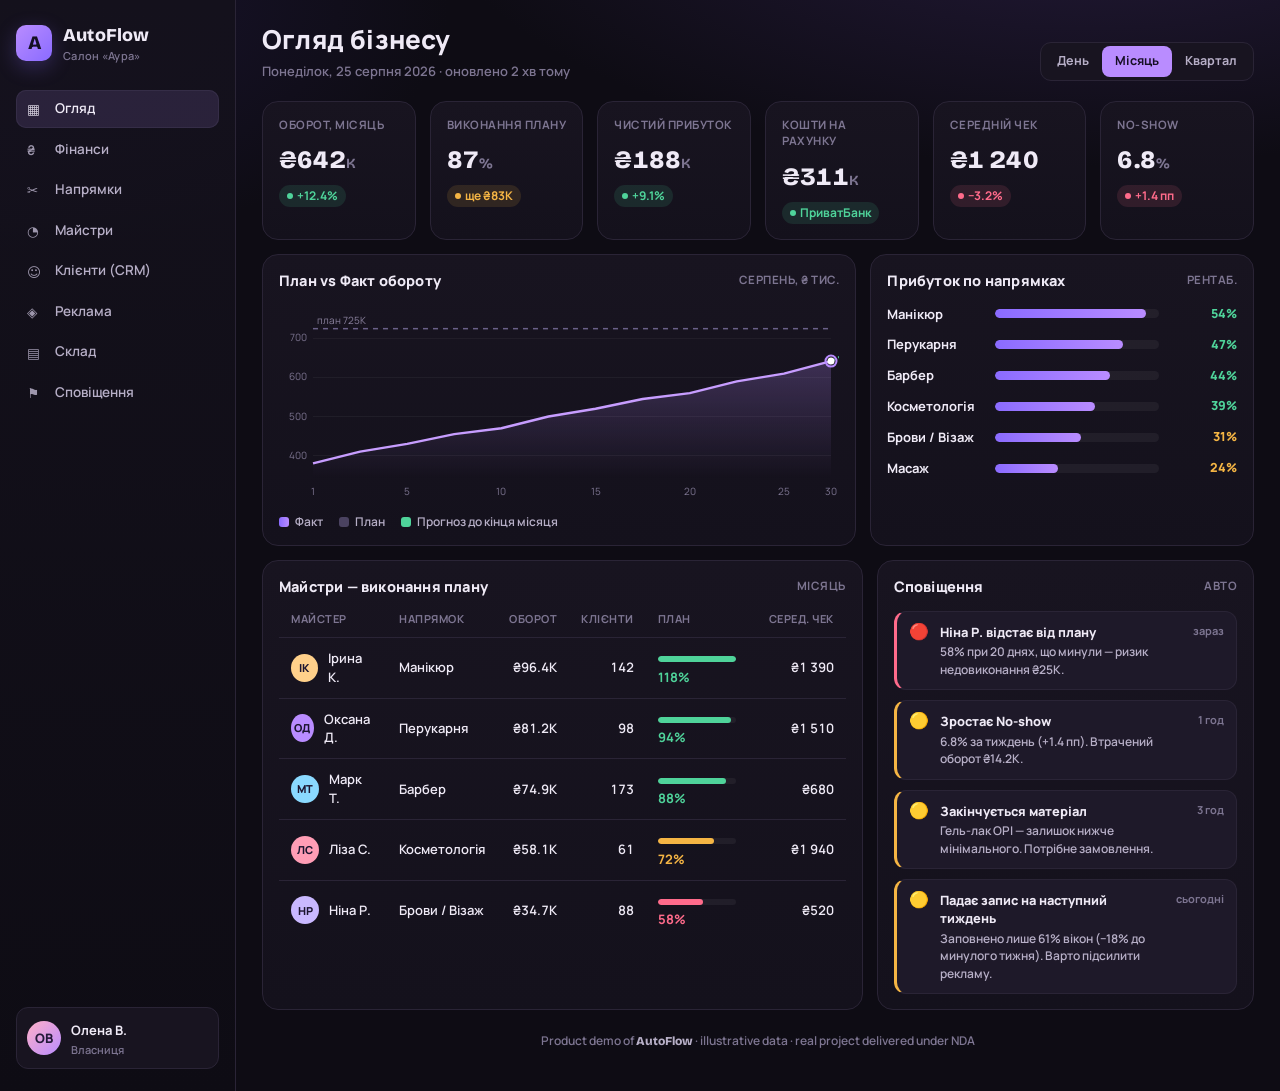
==== public/demos/autoflow.html @ d338131c "AutoFlow: clickable live demo page, shorter description to fit" ====
<!doctype html><html lang="uk"><head><meta charset="utf-8"><meta name="viewport" content="width=device-width,initial-scale=1"></head><body style="margin:0">
<title>AutoFlow · Салон Аура</title>
<link rel="preconnect" href="https://fonts.googleapis.com">
<link rel="preconnect" href="https://fonts.gstatic.com" crossorigin>
<link rel="stylesheet" href="https://fonts.googleapis.com/css2?family=Bricolage+Grotesque:opsz,wght@12..96,500;12..96,700;12..96,800&family=Manrope:wght@400;500;600;700;800&display=swap">
<style>
  :root{
    --bg:#0e0c14; --bg2:#14111c; --panel:#181420; --panel2:#1e1929;
    --line:#2a2436; --line2:#352d47;
    --ink:#efeaf6; --ink2:#b7afc7; --ink3:#7d7591;
    --accent:#b98cff; --accent2:#8a6bff; --accentSoft:#b98cff22;
    --good:#4fd39a; --goodSoft:#4fd39a1f;
    --warn:#f5b544; --warnSoft:#f5b5441f;
    --bad:#ff6b8b; --badSoft:#ff6b8b1f;
    --r:16px;
    --font:"Manrope",system-ui,sans-serif;
    --display:"Bricolage Grotesque","Manrope",sans-serif;
  }
  *{box-sizing:border-box;margin:0;padding:0}
  html{-webkit-text-size-adjust:100%}
  body{
    background:
      radial-gradient(1200px 500px at 85% -10%, #241a3a 0%, transparent 55%),
      radial-gradient(900px 500px at 0% 0%, #1a1430 0%, transparent 50%),
      var(--bg);
    color:var(--ink); font-family:var(--font);
    font-feature-settings:"ss01","cv11"; line-height:1.45; min-height:100vh;
    -webkit-font-smoothing:antialiased;
  }
  .num{font-variant-numeric:tabular-nums}
  .app{display:grid;grid-template-columns:236px 1fr;min-height:100vh}

  /* Sidebar */
  .side{border-right:1px solid var(--line);background:linear-gradient(180deg,var(--bg2),transparent);padding:22px 16px;display:flex;flex-direction:column;gap:26px}
  .brand{display:flex;align-items:center;gap:11px}
  .logo{width:36px;height:36px;border-radius:10px;background:linear-gradient(135deg,var(--accent),var(--accent2));display:grid;place-items:center;font-family:var(--display);font-weight:800;color:#140f22;font-size:19px;box-shadow:0 6px 20px #8a6bff44}
  .brand b{font-family:var(--display);font-weight:800;font-size:18px;letter-spacing:.2px}
  .brand span{display:block;font-size:11px;color:var(--ink3);font-weight:600;letter-spacing:.3px}
  .nav{display:flex;flex-direction:column;gap:3px}
  .nav a{display:flex;align-items:center;gap:11px;padding:9px 11px;border-radius:10px;color:var(--ink2);text-decoration:none;font-size:13.5px;font-weight:600}
  .nav a .ic{width:17px;height:17px;opacity:.85}
  .nav a.active{background:var(--accentSoft);color:var(--ink);box-shadow:inset 0 0 0 1px var(--line2)}
  .nav a:hover:not(.active){background:#ffffff08;color:var(--ink)}
  .side .owner{margin-top:auto;display:flex;align-items:center;gap:10px;padding:10px;border-radius:12px;background:var(--panel);border:1px solid var(--line)}
  .ava{width:34px;height:34px;border-radius:50%;background:linear-gradient(135deg,#ffb0c8,#b98cff);display:grid;place-items:center;font-weight:800;color:#241a3a;font-size:13px}
  .owner small{display:block;color:var(--ink3);font-size:11px;font-weight:600}
  .owner b{font-size:13px;font-weight:700}

  /* Main */
  .main{padding:22px 26px 40px;min-width:0}
  .top{display:flex;align-items:flex-end;justify-content:space-between;gap:16px;flex-wrap:wrap;margin-bottom:20px}
  .top h1{font-family:var(--display);font-size:26px;font-weight:800;letter-spacing:.2px;text-wrap:balance}
  .top .sub{color:var(--ink3);font-size:13px;font-weight:600;margin-top:2px}
  .seg{display:flex;background:var(--panel);border:1px solid var(--line);border-radius:11px;padding:3px}
  .seg button{border:0;background:transparent;color:var(--ink2);font:inherit;font-size:12.5px;font-weight:700;padding:6px 13px;border-radius:8px;cursor:pointer}
  .seg button.on{background:var(--accent);color:#160f24}

  .grid{display:grid;gap:14px}
  .kpis{grid-template-columns:repeat(6,1fr)}
  @media(max-width:1160px){.kpis{grid-template-columns:repeat(3,1fr)}}
  .card{background:linear-gradient(180deg,var(--panel),var(--bg2));border:1px solid var(--line);border-radius:var(--r);padding:15px 16px}
  .kpi .lab{display:flex;align-items:center;gap:7px;color:var(--ink3);font-size:11.5px;font-weight:700;text-transform:uppercase;letter-spacing:.5px}
  .kpi .val{font-family:var(--display);font-size:25px;font-weight:800;margin-top:9px;letter-spacing:.2px}
  .kpi .val small{font-size:14px;color:var(--ink3);font-weight:700}
  .kpi .delta{margin-top:7px;font-size:12px;font-weight:700;display:inline-flex;align-items:center;gap:4px;padding:2px 8px;border-radius:20px}
  .up{color:var(--good);background:var(--goodSoft)}
  .down{color:var(--bad);background:var(--badSoft)}
  .flat{color:var(--warn);background:var(--warnSoft)}
  .dot{width:6px;height:6px;border-radius:50%;background:currentColor}

  .row2{grid-template-columns:1.55fr 1fr;margin-top:14px}
  @media(max-width:980px){.row2{grid-template-columns:1fr}}
  .ph{display:flex;align-items:center;justify-content:space-between;margin-bottom:14px}
  .ph h3{font-size:14.5px;font-weight:800;letter-spacing:.2px}
  .ph .hint{font-size:11.5px;color:var(--ink3);font-weight:700;text-transform:uppercase;letter-spacing:.5px}

  /* plan vs fact chart */
  .chartwrap{position:relative;height:196px}
  canvas{width:100%;height:100%;display:block}
  .legend{display:flex;gap:16px;margin-top:12px;font-size:12px;color:var(--ink2);font-weight:600}
  .legend i{width:10px;height:10px;border-radius:3px;display:inline-block;margin-right:6px;vertical-align:-1px}

  /* service lines */
  .lines{display:flex;flex-direction:column;gap:12px}
  .line{display:grid;grid-template-columns:96px 1fr 66px;align-items:center;gap:12px}
  .line .nm{font-size:13px;font-weight:700}
  .line .bar{height:9px;border-radius:6px;background:#ffffff0d;overflow:hidden}
  .line .bar span{display:block;height:100%;border-radius:6px;background:linear-gradient(90deg,var(--accent2),var(--accent))}
  .line .pf{text-align:right;font-size:12.5px;font-weight:800;color:var(--good)}
  .line .pf.mid{color:var(--warn)}

  /* masters table */
  .tablewrap{overflow-x:auto}
  table{width:100%;border-collapse:collapse;min-width:520px}
  th{font-size:11px;color:var(--ink3);text-transform:uppercase;letter-spacing:.5px;font-weight:700;text-align:left;padding:0 12px 10px;white-space:nowrap}
  th.r,td.r{text-align:right}
  td{padding:11px 12px;border-top:1px solid var(--line);font-size:13px;font-weight:600}
  tbody tr:hover{background:#ffffff06}
  .who{display:flex;align-items:center;gap:10px}
  .who .a{width:28px;height:28px;border-radius:50%;display:grid;place-items:center;font-size:11px;font-weight:800;color:#1c1530}
  .pill{font-size:11.5px;font-weight:800;padding:3px 9px;border-radius:20px}
  .pbar{height:6px;width:78px;border-radius:5px;background:#ffffff0d;overflow:hidden;display:inline-block;vertical-align:middle;margin-right:9px}
  .pbar span{display:block;height:100%;border-radius:5px}

  /* alerts */
  .alerts{display:flex;flex-direction:column;gap:10px}
  .al{display:flex;gap:11px;padding:11px 12px;border-radius:12px;background:var(--panel2);border:1px solid var(--line);border-left-width:3px}
  .al.c{border-left-color:var(--bad)} .al.w{border-left-color:var(--warn)} .al.i{border-left-color:var(--accent)}
  .al .stripe{font-size:16px;line-height:1}
  .al b{font-size:12.8px;font-weight:800;display:block}
  .al p{font-size:12px;color:var(--ink2);font-weight:600;margin-top:2px}
  .al time{font-size:11px;color:var(--ink3);font-weight:700;white-space:nowrap}

  .foot{margin-top:22px;text-align:center;color:var(--ink3);font-size:12px;font-weight:600}
  .foot b{color:var(--ink2);font-family:var(--display);font-weight:800}
  @media(max-width:720px){.app{grid-template-columns:1fr}.side{display:none}.main{padding:18px 14px 34px}}
</style>

<div class="app">
  <aside class="side">
    <div class="brand">
      <div class="logo">A</div>
      <div><b>AutoFlow</b><span>Салон «Аура»</span></div>
    </div>
    <nav class="nav">
      <a class="active" href="#"><span class="ic">▦</span> Огляд</a>
      <a href="#"><span class="ic">₴</span> Фінанси</a>
      <a href="#"><span class="ic">✂</span> Напрямки</a>
      <a href="#"><span class="ic">◔</span> Майстри</a>
      <a href="#"><span class="ic">☺</span> Клієнти (CRM)</a>
      <a href="#"><span class="ic">◈</span> Реклама</a>
      <a href="#"><span class="ic">▤</span> Склад</a>
      <a href="#"><span class="ic">⚑</span> Сповіщення</a>
    </nav>
    <div class="owner">
      <div class="ava">ОВ</div>
      <div><b>Олена В.</b><small>Власниця</small></div>
    </div>
  </aside>

  <main class="main">
    <div class="top">
      <div>
        <h1>Огляд бізнесу</h1>
        <div class="sub">Понеділок, 25 серпня 2026 · оновлено 2 хв тому</div>
      </div>
      <div class="seg">
        <button>День</button><button class="on">Місяць</button><button>Квартал</button>
      </div>
    </div>

    <!-- KPIs -->
    <div class="grid kpis">
      <div class="card kpi">
        <div class="lab">Оборот, місяць</div>
        <div class="val num">₴642<small>K</small></div>
        <div class="delta up"><span class="dot"></span>+12.4%</div>
      </div>
      <div class="card kpi">
        <div class="lab">Виконання плану</div>
        <div class="val num">87<small>%</small></div>
        <div class="delta flat"><span class="dot"></span>ще ₴83K</div>
      </div>
      <div class="card kpi">
        <div class="lab">Чистий прибуток</div>
        <div class="val num">₴188<small>K</small></div>
        <div class="delta up"><span class="dot"></span>+9.1%</div>
      </div>
      <div class="card kpi">
        <div class="lab">Кошти на рахунку</div>
        <div class="val num">₴311<small>K</small></div>
        <div class="delta up"><span class="dot"></span>ПриватБанк</div>
      </div>
      <div class="card kpi">
        <div class="lab">Середній чек</div>
        <div class="val num">₴1 240</div>
        <div class="delta down"><span class="dot"></span>−3.2%</div>
      </div>
      <div class="card kpi">
        <div class="lab">No-show</div>
        <div class="val num">6.8<small>%</small></div>
        <div class="delta down"><span class="dot"></span>+1.4 пп</div>
      </div>
    </div>

    <!-- Chart + service lines -->
    <div class="grid row2">
      <div class="card">
        <div class="ph"><h3>План vs Факт обороту</h3><span class="hint">серпень, ₴ тис.</span></div>
        <div class="chartwrap"><canvas id="chart"></canvas></div>
        <div class="legend">
          <span><i style="background:linear-gradient(90deg,#8a6bff,#b98cff)"></i>Факт</span>
          <span><i style="background:#4a4260"></i>План</span>
          <span><i style="background:#4fd39a"></i>Прогноз до кінця місяця</span>
        </div>
      </div>
      <div class="card">
        <div class="ph"><h3>Прибуток по напрямках</h3><span class="hint">рентаб.</span></div>
        <div class="lines">
          <div class="line"><div class="nm">Манікюр</div><div class="bar"><span style="width:92%"></span></div><div class="pf">54%</div></div>
          <div class="line"><div class="nm">Перукарня</div><div class="bar"><span style="width:78%"></span></div><div class="pf">47%</div></div>
          <div class="line"><div class="nm">Барбер</div><div class="bar"><span style="width:70%"></span></div><div class="pf">44%</div></div>
          <div class="line"><div class="nm">Косметологія</div><div class="bar"><span style="width:61%"></span></div><div class="pf">39%</div></div>
          <div class="line"><div class="nm">Брови / Візаж</div><div class="bar"><span style="width:52%"></span></div><div class="pf mid">31%</div></div>
          <div class="line"><div class="nm">Масаж</div><div class="bar"><span style="width:38%"></span></div><div class="pf mid">24%</div></div>
        </div>
      </div>
    </div>

    <!-- Masters + alerts -->
    <div class="grid row2">
      <div class="card">
        <div class="ph"><h3>Майстри — виконання плану</h3><span class="hint">місяць</span></div>
        <div class="tablewrap">
          <table>
            <thead><tr><th>Майстер</th><th>Напрямок</th><th class="r">Оборот</th><th class="r">Клієнти</th><th>План</th><th class="r">Серед. чек</th></tr></thead>
            <tbody>
              <tr>
                <td><div class="who"><span class="a" style="background:#ffd08a">ІК</span>Ірина К.</div></td>
                <td>Манікюр</td><td class="r num">₴96.4K</td><td class="r num">142</td>
                <td><span class="pbar"><span style="width:100%;background:var(--good)"></span></span><b style="color:var(--good)">118%</b></td>
                <td class="r num">₴1 390</td>
              </tr>
              <tr>
                <td><div class="who"><span class="a" style="background:#b98cff">ОД</span>Оксана Д.</div></td>
                <td>Перукарня</td><td class="r num">₴81.2K</td><td class="r num">98</td>
                <td><span class="pbar"><span style="width:94%;background:var(--good)"></span></span><b style="color:var(--good)">94%</b></td>
                <td class="r num">₴1 510</td>
              </tr>
              <tr>
                <td><div class="who"><span class="a" style="background:#8ad9ff">МТ</span>Марк Т.</div></td>
                <td>Барбер</td><td class="r num">₴74.9K</td><td class="r num">173</td>
                <td><span class="pbar"><span style="width:88%;background:var(--good)"></span></span><b style="color:var(--good)">88%</b></td>
                <td class="r num">₴680</td>
              </tr>
              <tr>
                <td><div class="who"><span class="a" style="background:#ff9db5">ЛС</span>Ліза С.</div></td>
                <td>Косметологія</td><td class="r num">₴58.1K</td><td class="r num">61</td>
                <td><span class="pbar"><span style="width:72%;background:var(--warn)"></span></span><b style="color:var(--warn)">72%</b></td>
                <td class="r num">₴1 940</td>
              </tr>
              <tr>
                <td><div class="who"><span class="a" style="background:#c9b8ff">НР</span>Ніна Р.</div></td>
                <td>Брови / Візаж</td><td class="r num">₴34.7K</td><td class="r num">88</td>
                <td><span class="pbar"><span style="width:58%;background:var(--bad)"></span></span><b style="color:var(--bad)">58%</b></td>
                <td class="r num">₴520</td>
              </tr>
            </tbody>
          </table>
        </div>
      </div>

      <div class="card">
        <div class="ph"><h3>Сповіщення</h3><span class="hint">авто</span></div>
        <div class="alerts">
          <div class="al c"><span class="stripe">🔴</span><div style="flex:1"><b>Ніна Р. відстає від плану</b><p>58% при 20 днях, що минули — ризик недовиконання ₴25K.</p></div><time>зараз</time></div>
          <div class="al w"><span class="stripe">🟡</span><div style="flex:1"><b>Зростає No-show</b><p>6.8% за тиждень (+1.4 пп). Втрачений оборот ₴14.2K.</p></div><time>1 год</time></div>
          <div class="al w"><span class="stripe">🟡</span><div style="flex:1"><b>Закінчується матеріал</b><p>Гель-лак OPI — залишок нижче мінімального. Потрібне замовлення.</p></div><time>3 год</time></div>
          <div class="al w"><span class="stripe">🟡</span><div style="flex:1"><b>Падає запис на наступний тиждень</b><p>Заповнено лише 61% вікон (−18% до минулого тижня). Варто підсилити рекламу.</p></div><time>сьогодні</time></div>
        </div>
      </div>
    </div>

    <div class="foot">Product demo of <b>AutoFlow</b> · illustrative data · real project delivered under NDA</div>
  </main>
</div>

<script>
(function(){
  var c=document.getElementById('chart'); if(!c)return;
  var ctx=c.getContext('2d'), DPR=Math.min(window.devicePixelRatio||1,2);
  function draw(){
    var w=c.clientWidth,h=c.clientHeight; c.width=w*DPR; c.height=h*DPR; ctx.setTransform(DPR,0,0,DPR,0,0); ctx.clearRect(0,0,w,h);
    var fact=[]; var base=[380,410,430,455,470,500,520,545,560,590,610,642];
    var plan=725; var labels=['1','','5','','10','','15','','20','','25','30'];
    var pad={l:34,r:8,t:10,b:22}, gw=w-pad.l-pad.r, gh=h-pad.t-pad.b;
    var max=760, min=340;
    function X(i){return pad.l+gw*i/11}
    function Y(v){return pad.t+gh*(1-(v-min)/(max-min))}
    // grid + y labels
    ctx.font='10px Manrope, sans-serif'; ctx.fillStyle='#7d7591'; ctx.textAlign='right';
    [400,500,600,700].forEach(function(v){ var y=Y(v); ctx.strokeStyle='#ffffff0d'; ctx.beginPath();ctx.moveTo(pad.l,y);ctx.lineTo(w-pad.r,y);ctx.stroke(); ctx.fillText(v,pad.l-6,y+3); });
    // plan line (dashed)
    var yp=Y(plan); ctx.setLineDash([5,5]); ctx.strokeStyle='#6a6088'; ctx.lineWidth=1.5; ctx.beginPath();ctx.moveTo(pad.l,yp);ctx.lineTo(w-pad.r,yp);ctx.stroke(); ctx.setLineDash([]);
    ctx.textAlign='left'; ctx.fillStyle='#8b829e'; ctx.fillText('план 725K',pad.l+4,yp-5);
    // area fact (solid to index 11 which is 'today' -> actually forecast after)
    var solidEnd=11;
    var grad=ctx.createLinearGradient(0,pad.t,0,pad.t+gh); grad.addColorStop(0,'#b98cff55'); grad.addColorStop(1,'#b98cff00');
    ctx.beginPath(); ctx.moveTo(X(0),Y(base[0]));
    for(var i=1;i<=solidEnd;i++) ctx.lineTo(X(i),Y(base[i]));
    ctx.lineTo(X(solidEnd),pad.t+gh); ctx.lineTo(X(0),pad.t+gh); ctx.closePath(); ctx.fillStyle=grad; ctx.fill();
    // fact stroke
    ctx.beginPath(); ctx.moveTo(X(0),Y(base[0]));
    for(i=1;i<=solidEnd;i++) ctx.lineTo(X(i),Y(base[i]));
    ctx.strokeStyle='#c79dff'; ctx.lineWidth=2.4; ctx.lineJoin='round'; ctx.stroke();
    // forecast dashed continuation
    ctx.setLineDash([4,4]); ctx.strokeStyle='#4fd39a'; ctx.lineWidth=2; ctx.beginPath(); ctx.moveTo(X(11),Y(642)); ctx.lineTo(X(11)+ (X(1)-X(0)) ,Y(700)); ctx.stroke(); ctx.setLineDash([]);
    // endpoint dot
    ctx.fillStyle='#fff'; ctx.beginPath(); ctx.arc(X(11),Y(642),3.5,0,7); ctx.fill();
    ctx.strokeStyle='#b98cff'; ctx.lineWidth=2; ctx.beginPath(); ctx.arc(X(11),Y(642),5.5,0,7); ctx.stroke();
    // x labels
    ctx.fillStyle='#7d7591'; ctx.textAlign='center';
    labels.forEach(function(t,i){ if(t) ctx.fillText(t,X(i),h-6); });
  }
  draw(); window.addEventListener('resize',draw);
})();
</script>
</body></html>
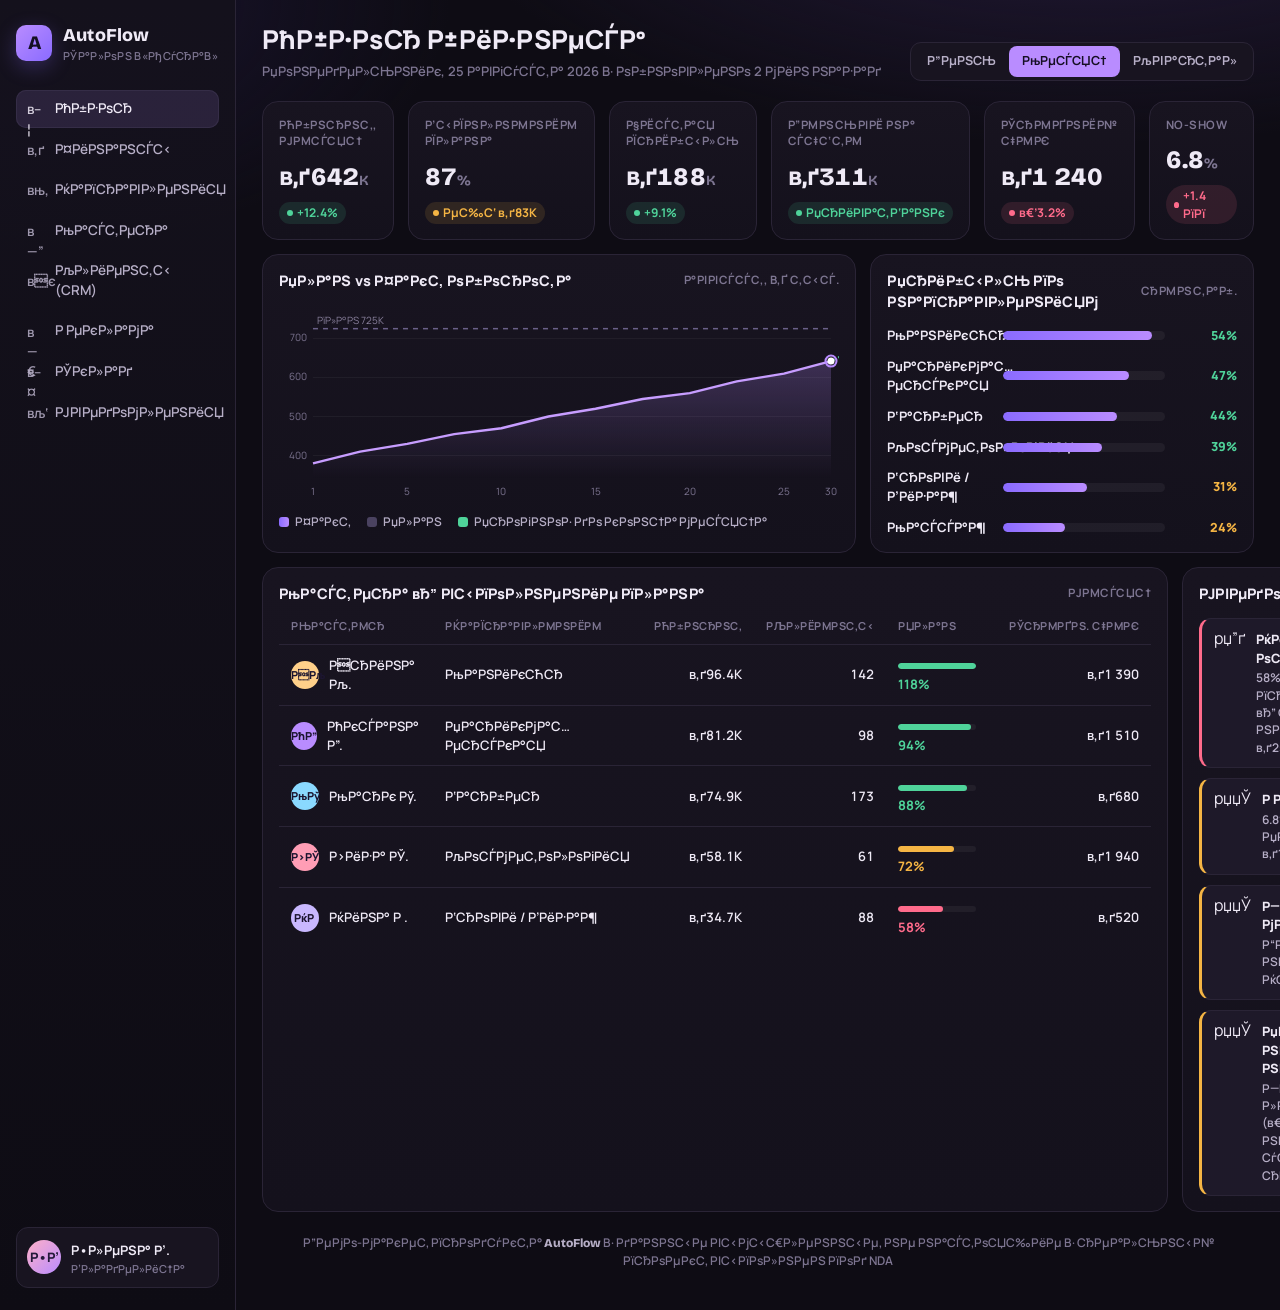
==== commit 2ec0a5a5: "AutoFlow dashboard fully in Russian + fake-data note; raise FULL-STACK on desktop" ====
--- a/public/demos/autoflow.html
+++ b/public/demos/autoflow.html
@@ -1,5 +1,4 @@
-<!doctype html><html lang="uk"><head><meta charset="utf-8"><meta name="viewport" content="width=device-width,initial-scale=1"></head><body style="margin:0">
-<title>AutoFlow · Салон Аура</title>
+﻿<!doctype html><html lang="ru"><head><meta charset="utf-8"><meta name="viewport" content="width=device-width,initial-scale=1"></head><body style="margin:0"><title>AutoFlow В· РЎР°Р»РѕРЅ РђСѓСЂР°</title>
 <link rel="preconnect" href="https://fonts.googleapis.com">
 <link rel="preconnect" href="https://fonts.gstatic.com" crossorigin>
 <link rel="stylesheet" href="https://fonts.googleapis.com/css2?family=Bricolage+Grotesque:opsz,wght@12..96,500;12..96,700;12..96,800&family=Manrope:wght@400;500;600;700;800&display=swap">
@@ -30,7 +29,6 @@
   .num{font-variant-numeric:tabular-nums}
   .app{display:grid;grid-template-columns:236px 1fr;min-height:100vh}
 
-  /* Sidebar */
   .side{border-right:1px solid var(--line);background:linear-gradient(180deg,var(--bg2),transparent);padding:22px 16px;display:flex;flex-direction:column;gap:26px}
   .brand{display:flex;align-items:center;gap:11px}
   .logo{width:36px;height:36px;border-radius:10px;background:linear-gradient(135deg,var(--accent),var(--accent2));display:grid;place-items:center;font-family:var(--display);font-weight:800;color:#140f22;font-size:19px;box-shadow:0 6px 20px #8a6bff44}
@@ -46,7 +44,6 @@
   .owner small{display:block;color:var(--ink3);font-size:11px;font-weight:600}
   .owner b{font-size:13px;font-weight:700}
 
-  /* Main */
   .main{padding:22px 26px 40px;min-width:0}
   .top{display:flex;align-items:flex-end;justify-content:space-between;gap:16px;flex-wrap:wrap;margin-bottom:20px}
   .top h1{font-family:var(--display);font-size:26px;font-weight:800;letter-spacing:.2px;text-wrap:balance}
@@ -74,22 +71,19 @@
   .ph h3{font-size:14.5px;font-weight:800;letter-spacing:.2px}
   .ph .hint{font-size:11.5px;color:var(--ink3);font-weight:700;text-transform:uppercase;letter-spacing:.5px}
 
-  /* plan vs fact chart */
   .chartwrap{position:relative;height:196px}
   canvas{width:100%;height:100%;display:block}
   .legend{display:flex;gap:16px;margin-top:12px;font-size:12px;color:var(--ink2);font-weight:600}
   .legend i{width:10px;height:10px;border-radius:3px;display:inline-block;margin-right:6px;vertical-align:-1px}
 
-  /* service lines */
   .lines{display:flex;flex-direction:column;gap:12px}
-  .line{display:grid;grid-template-columns:96px 1fr 66px;align-items:center;gap:12px}
+  .line{display:grid;grid-template-columns:104px 1fr 60px;align-items:center;gap:12px}
   .line .nm{font-size:13px;font-weight:700}
   .line .bar{height:9px;border-radius:6px;background:#ffffff0d;overflow:hidden}
   .line .bar span{display:block;height:100%;border-radius:6px;background:linear-gradient(90deg,var(--accent2),var(--accent))}
   .line .pf{text-align:right;font-size:12.5px;font-weight:800;color:var(--good)}
   .line .pf.mid{color:var(--warn)}
 
-  /* masters table */
   .tablewrap{overflow-x:auto}
   table{width:100%;border-collapse:collapse;min-width:520px}
   th{font-size:11px;color:var(--ink3);text-transform:uppercase;letter-spacing:.5px;font-weight:700;text-align:left;padding:0 12px 10px;white-space:nowrap}
@@ -98,11 +92,9 @@
   tbody tr:hover{background:#ffffff06}
   .who{display:flex;align-items:center;gap:10px}
   .who .a{width:28px;height:28px;border-radius:50%;display:grid;place-items:center;font-size:11px;font-weight:800;color:#1c1530}
-  .pill{font-size:11.5px;font-weight:800;padding:3px 9px;border-radius:20px}
   .pbar{height:6px;width:78px;border-radius:5px;background:#ffffff0d;overflow:hidden;display:inline-block;vertical-align:middle;margin-right:9px}
   .pbar span{display:block;height:100%;border-radius:5px}
 
-  /* alerts */
   .alerts{display:flex;flex-direction:column;gap:10px}
   .al{display:flex;gap:11px;padding:11px 12px;border-radius:12px;background:var(--panel2);border:1px solid var(--line);border-left-width:3px}
   .al.c{border-left-color:var(--bad)} .al.w{border-left-color:var(--warn)} .al.i{border-left-color:var(--accent)}
@@ -120,130 +112,127 @@
   <aside class="side">
     <div class="brand">
       <div class="logo">A</div>
-      <div><b>AutoFlow</b><span>Салон «Аура»</span></div>
+      <div><b>AutoFlow</b><span>РЎР°Р»РѕРЅ В«РђСѓСЂР°В»</span></div>
     </div>
     <nav class="nav">
-      <a class="active" href="#"><span class="ic">▦</span> Огляд</a>
-      <a href="#"><span class="ic">₴</span> Фінанси</a>
-      <a href="#"><span class="ic">✂</span> Напрямки</a>
-      <a href="#"><span class="ic">◔</span> Майстри</a>
-      <a href="#"><span class="ic">☺</span> Клієнти (CRM)</a>
-      <a href="#"><span class="ic">◈</span> Реклама</a>
-      <a href="#"><span class="ic">▤</span> Склад</a>
-      <a href="#"><span class="ic">⚑</span> Сповіщення</a>
+      <a class="active" href="#"><span class="ic">в–¦</span> РћР±Р·РѕСЂ</a>
+      <a href="#"><span class="ic">в‚ґ</span> Р¤РёРЅР°РЅСЃС‹</a>
+      <a href="#"><span class="ic">вњ‚</span> РќР°РїСЂР°РІР»РµРЅРёСЏ</a>
+      <a href="#"><span class="ic">в—”</span> РњР°СЃС‚РµСЂР°</a>
+      <a href="#"><span class="ic">вє</span> РљР»РёРµРЅС‚С‹ (CRM)</a>
+      <a href="#"><span class="ic">в—€</span> Р РµРєР»Р°РјР°</a>
+      <a href="#"><span class="ic">в–¤</span> РЎРєР»Р°Рґ</a>
+      <a href="#"><span class="ic">вљ‘</span> РЈРІРµРґРѕРјР»РµРЅРёСЏ</a>
     </nav>
     <div class="owner">
-      <div class="ava">ОВ</div>
-      <div><b>Олена В.</b><small>Власниця</small></div>
+      <div class="ava">Р•Р’</div>
+      <div><b>Р•Р»РµРЅР° Р’.</b><small>Р’Р»Р°РґРµР»РёС†Р°</small></div>
     </div>
   </aside>
 
   <main class="main">
     <div class="top">
       <div>
-        <h1>Огляд бізнесу</h1>
-        <div class="sub">Понеділок, 25 серпня 2026 · оновлено 2 хв тому</div>
+        <h1>РћР±Р·РѕСЂ Р±РёР·РЅРµСЃР°</h1>
+        <div class="sub">РџРѕРЅРµРґРµР»СЊРЅРёРє, 25 Р°РІРіСѓСЃС‚Р° 2026 В· РѕР±РЅРѕРІР»РµРЅРѕ 2 РјРёРЅ РЅР°Р·Р°Рґ</div>
       </div>
       <div class="seg">
-        <button>День</button><button class="on">Місяць</button><button>Квартал</button>
-      </div>
-    </div>
-
-    <!-- KPIs -->
+        <button>Р”РµРЅСЊ</button><button class="on">РњРµСЃСЏС†</button><button>РљРІР°СЂС‚Р°Р»</button>
+      </div>
+    </div>
+
     <div class="grid kpis">
       <div class="card kpi">
-        <div class="lab">Оборот, місяць</div>
-        <div class="val num">₴642<small>K</small></div>
+        <div class="lab">РћР±РѕСЂРѕС‚, РјРµСЃСЏС†</div>
+        <div class="val num">в‚ґ642<small>K</small></div>
         <div class="delta up"><span class="dot"></span>+12.4%</div>
       </div>
       <div class="card kpi">
-        <div class="lab">Виконання плану</div>
+        <div class="lab">Р’С‹РїРѕР»РЅРµРЅРёРµ РїР»Р°РЅР°</div>
         <div class="val num">87<small>%</small></div>
-        <div class="delta flat"><span class="dot"></span>ще ₴83K</div>
-      </div>
-      <div class="card kpi">
-        <div class="lab">Чистий прибуток</div>
-        <div class="val num">₴188<small>K</small></div>
+        <div class="delta flat"><span class="dot"></span>РµС‰С‘ в‚ґ83K</div>
+      </div>
+      <div class="card kpi">
+        <div class="lab">Р§РёСЃС‚Р°СЏ РїСЂРёР±С‹Р»СЊ</div>
+        <div class="val num">в‚ґ188<small>K</small></div>
         <div class="delta up"><span class="dot"></span>+9.1%</div>
       </div>
       <div class="card kpi">
-        <div class="lab">Кошти на рахунку</div>
-        <div class="val num">₴311<small>K</small></div>
-        <div class="delta up"><span class="dot"></span>ПриватБанк</div>
-      </div>
-      <div class="card kpi">
-        <div class="lab">Середній чек</div>
-        <div class="val num">₴1 240</div>
-        <div class="delta down"><span class="dot"></span>−3.2%</div>
+        <div class="lab">Р”РµРЅСЊРіРё РЅР° СЃС‡С‘С‚Рµ</div>
+        <div class="val num">в‚ґ311<small>K</small></div>
+        <div class="delta up"><span class="dot"></span>РџСЂРёРІР°С‚Р‘Р°РЅРє</div>
+      </div>
+      <div class="card kpi">
+        <div class="lab">РЎСЂРµРґРЅРёР№ С‡РµРє</div>
+        <div class="val num">в‚ґ1 240</div>
+        <div class="delta down"><span class="dot"></span>в€’3.2%</div>
       </div>
       <div class="card kpi">
         <div class="lab">No-show</div>
         <div class="val num">6.8<small>%</small></div>
-        <div class="delta down"><span class="dot"></span>+1.4 пп</div>
-      </div>
-    </div>
-
-    <!-- Chart + service lines -->
+        <div class="delta down"><span class="dot"></span>+1.4 РїРї</div>
+      </div>
+    </div>
+
     <div class="grid row2">
       <div class="card">
-        <div class="ph"><h3>План vs Факт обороту</h3><span class="hint">серпень, ₴ тис.</span></div>
+        <div class="ph"><h3>РџР»Р°РЅ vs Р¤Р°РєС‚ РѕР±РѕСЂРѕС‚Р°</h3><span class="hint">Р°РІРіСѓСЃС‚, в‚ґ С‚С‹СЃ.</span></div>
         <div class="chartwrap"><canvas id="chart"></canvas></div>
         <div class="legend">
-          <span><i style="background:linear-gradient(90deg,#8a6bff,#b98cff)"></i>Факт</span>
-          <span><i style="background:#4a4260"></i>План</span>
-          <span><i style="background:#4fd39a"></i>Прогноз до кінця місяця</span>
-        </div>
-      </div>
-      <div class="card">
-        <div class="ph"><h3>Прибуток по напрямках</h3><span class="hint">рентаб.</span></div>
+          <span><i style="background:linear-gradient(90deg,#8a6bff,#b98cff)"></i>Р¤Р°РєС‚</span>
+          <span><i style="background:#4a4260"></i>РџР»Р°РЅ</span>
+          <span><i style="background:#4fd39a"></i>РџСЂРѕРіРЅРѕР· РґРѕ РєРѕРЅС†Р° РјРµСЃСЏС†Р°</span>
+        </div>
+      </div>
+      <div class="card">
+        <div class="ph"><h3>РџСЂРёР±С‹Р»СЊ РїРѕ РЅР°РїСЂР°РІР»РµРЅРёСЏРј</h3><span class="hint">СЂРµРЅС‚Р°Р±.</span></div>
         <div class="lines">
-          <div class="line"><div class="nm">Манікюр</div><div class="bar"><span style="width:92%"></span></div><div class="pf">54%</div></div>
-          <div class="line"><div class="nm">Перукарня</div><div class="bar"><span style="width:78%"></span></div><div class="pf">47%</div></div>
-          <div class="line"><div class="nm">Барбер</div><div class="bar"><span style="width:70%"></span></div><div class="pf">44%</div></div>
-          <div class="line"><div class="nm">Косметологія</div><div class="bar"><span style="width:61%"></span></div><div class="pf">39%</div></div>
-          <div class="line"><div class="nm">Брови / Візаж</div><div class="bar"><span style="width:52%"></span></div><div class="pf mid">31%</div></div>
-          <div class="line"><div class="nm">Масаж</div><div class="bar"><span style="width:38%"></span></div><div class="pf mid">24%</div></div>
-        </div>
-      </div>
-    </div>
-
-    <!-- Masters + alerts -->
+          <div class="line"><div class="nm">РњР°РЅРёРєСЋСЂ</div><div class="bar"><span style="width:92%"></span></div><div class="pf">54%</div></div>
+          <div class="line"><div class="nm">РџР°СЂРёРєРјР°С…РµСЂСЃРєР°СЏ</div><div class="bar"><span style="width:78%"></span></div><div class="pf">47%</div></div>
+          <div class="line"><div class="nm">Р‘Р°СЂР±РµСЂ</div><div class="bar"><span style="width:70%"></span></div><div class="pf">44%</div></div>
+          <div class="line"><div class="nm">РљРѕСЃРјРµС‚РѕР»РѕРіРёСЏ</div><div class="bar"><span style="width:61%"></span></div><div class="pf">39%</div></div>
+          <div class="line"><div class="nm">Р‘СЂРѕРІРё / Р’РёР·Р°Р¶</div><div class="bar"><span style="width:52%"></span></div><div class="pf mid">31%</div></div>
+          <div class="line"><div class="nm">РњР°СЃСЃР°Р¶</div><div class="bar"><span style="width:38%"></span></div><div class="pf mid">24%</div></div>
+        </div>
+      </div>
+    </div>
+
     <div class="grid row2">
       <div class="card">
-        <div class="ph"><h3>Майстри — виконання плану</h3><span class="hint">місяць</span></div>
+        <div class="ph"><h3>РњР°СЃС‚РµСЂР° вЂ” РІС‹РїРѕР»РЅРµРЅРёРµ РїР»Р°РЅР°</h3><span class="hint">РјРµСЃСЏС†</span></div>
         <div class="tablewrap">
           <table>
-            <thead><tr><th>Майстер</th><th>Напрямок</th><th class="r">Оборот</th><th class="r">Клієнти</th><th>План</th><th class="r">Серед. чек</th></tr></thead>
+            <thead><tr><th>РњР°СЃС‚РµСЂ</th><th>РќР°РїСЂР°РІР»РµРЅРёРµ</th><th class="r">РћР±РѕСЂРѕС‚</th><th class="r">РљР»РёРµРЅС‚С‹</th><th>РџР»Р°РЅ</th><th class="r">РЎСЂРµРґРЅ. С‡РµРє</th></tr></thead>
             <tbody>
               <tr>
-                <td><div class="who"><span class="a" style="background:#ffd08a">ІК</span>Ірина К.</div></td>
-                <td>Манікюр</td><td class="r num">₴96.4K</td><td class="r num">142</td>
+                <td><div class="who"><span class="a" style="background:#ffd08a">РРљ</span>РСЂРёРЅР° Рљ.</div></td>
+                <td>РњР°РЅРёРєСЋСЂ</td><td class="r num">в‚ґ96.4K</td><td class="r num">142</td>
                 <td><span class="pbar"><span style="width:100%;background:var(--good)"></span></span><b style="color:var(--good)">118%</b></td>
-                <td class="r num">₴1 390</td>
-              </tr>
-              <tr>
-                <td><div class="who"><span class="a" style="background:#b98cff">ОД</span>Оксана Д.</div></td>
-                <td>Перукарня</td><td class="r num">₴81.2K</td><td class="r num">98</td>
+                <td class="r num">в‚ґ1 390</td>
+              </tr>
+              <tr>
+                <td><div class="who"><span class="a" style="background:#b98cff">РћР”</span>РћРєСЃР°РЅР° Р”.</div></td>
+                <td>РџР°СЂРёРєРјР°С…РµСЂСЃРєР°СЏ</td><td class="r num">в‚ґ81.2K</td><td class="r num">98</td>
                 <td><span class="pbar"><span style="width:94%;background:var(--good)"></span></span><b style="color:var(--good)">94%</b></td>
-                <td class="r num">₴1 510</td>
-              </tr>
-              <tr>
-                <td><div class="who"><span class="a" style="background:#8ad9ff">МТ</span>Марк Т.</div></td>
-                <td>Барбер</td><td class="r num">₴74.9K</td><td class="r num">173</td>
+                <td class="r num">в‚ґ1 510</td>
+              </tr>
+              <tr>
+                <td><div class="who"><span class="a" style="background:#8ad9ff">РњРў</span>РњР°СЂРє Рў.</div></td>
+                <td>Р‘Р°СЂР±РµСЂ</td><td class="r num">в‚ґ74.9K</td><td class="r num">173</td>
                 <td><span class="pbar"><span style="width:88%;background:var(--good)"></span></span><b style="color:var(--good)">88%</b></td>
-                <td class="r num">₴680</td>
-              </tr>
-              <tr>
-                <td><div class="who"><span class="a" style="background:#ff9db5">ЛС</span>Ліза С.</div></td>
-                <td>Косметологія</td><td class="r num">₴58.1K</td><td class="r num">61</td>
+                <td class="r num">в‚ґ680</td>
+              </tr>
+              <tr>
+                <td><div class="who"><span class="a" style="background:#ff9db5">Р›РЎ</span>Р›РёР·Р° РЎ.</div></td>
+                <td>РљРѕСЃРјРµС‚РѕР»РѕРіРёСЏ</td><td class="r num">в‚ґ58.1K</td><td class="r num">61</td>
                 <td><span class="pbar"><span style="width:72%;background:var(--warn)"></span></span><b style="color:var(--warn)">72%</b></td>
-                <td class="r num">₴1 940</td>
-              </tr>
-              <tr>
-                <td><div class="who"><span class="a" style="background:#c9b8ff">НР</span>Ніна Р.</div></td>
-                <td>Брови / Візаж</td><td class="r num">₴34.7K</td><td class="r num">88</td>
+                <td class="r num">в‚ґ1 940</td>
+              </tr>
+              <tr>
+                <td><div class="who"><span class="a" style="background:#c9b8ff">РќР </span>РќРёРЅР° Р .</div></td>
+                <td>Р‘СЂРѕРІРё / Р’РёР·Р°Р¶</td><td class="r num">в‚ґ34.7K</td><td class="r num">88</td>
                 <td><span class="pbar"><span style="width:58%;background:var(--bad)"></span></span><b style="color:var(--bad)">58%</b></td>
-                <td class="r num">₴520</td>
+                <td class="r num">в‚ґ520</td>
               </tr>
             </tbody>
           </table>
@@ -251,17 +240,17 @@
       </div>
 
       <div class="card">
-        <div class="ph"><h3>Сповіщення</h3><span class="hint">авто</span></div>
+        <div class="ph"><h3>РЈРІРµРґРѕРјР»РµРЅРёСЏ</h3><span class="hint">Р°РІС‚Рѕ</span></div>
         <div class="alerts">
-          <div class="al c"><span class="stripe">🔴</span><div style="flex:1"><b>Ніна Р. відстає від плану</b><p>58% при 20 днях, що минули — ризик недовиконання ₴25K.</p></div><time>зараз</time></div>
-          <div class="al w"><span class="stripe">🟡</span><div style="flex:1"><b>Зростає No-show</b><p>6.8% за тиждень (+1.4 пп). Втрачений оборот ₴14.2K.</p></div><time>1 год</time></div>
-          <div class="al w"><span class="stripe">🟡</span><div style="flex:1"><b>Закінчується матеріал</b><p>Гель-лак OPI — залишок нижче мінімального. Потрібне замовлення.</p></div><time>3 год</time></div>
-          <div class="al w"><span class="stripe">🟡</span><div style="flex:1"><b>Падає запис на наступний тиждень</b><p>Заповнено лише 61% вікон (−18% до минулого тижня). Варто підсилити рекламу.</p></div><time>сьогодні</time></div>
-        </div>
-      </div>
-    </div>
-
-    <div class="foot">Product demo of <b>AutoFlow</b> · illustrative data · real project delivered under NDA</div>
+          <div class="al c"><span class="stripe">рџ”ґ</span><div style="flex:1"><b>РќРёРЅР° Р . РѕС‚СЃС‚Р°С‘С‚ РѕС‚ РїР»Р°РЅР°</b><p>58% РїСЂРё 20 РїСЂРѕС€РµРґС€РёС… РґРЅСЏС… вЂ” СЂРёСЃРє РЅРµРґРѕРІС‹РїРѕР»РЅРµРЅРёСЏ в‚ґ25K.</p></div><time>СЃРµР№С‡Р°СЃ</time></div>
+          <div class="al w"><span class="stripe">рџџЎ</span><div style="flex:1"><b>Р Р°СЃС‚С‘С‚ No-show</b><p>6.8% Р·Р° РЅРµРґРµР»СЋ (+1.4 РїРї). РџРѕС‚РµСЂСЏРЅРЅС‹Р№ РѕР±РѕСЂРѕС‚ в‚ґ14.2K.</p></div><time>1 С‡</time></div>
+          <div class="al w"><span class="stripe">рџџЎ</span><div style="flex:1"><b>Р—Р°РєР°РЅС‡РёРІР°РµС‚СЃСЏ РјР°С‚РµСЂРёР°Р»</b><p>Р“РµР»СЊ-Р»Р°Рє OPI вЂ” РѕСЃС‚Р°С‚РѕРє РЅРёР¶Рµ РјРёРЅРёРјР°Р»СЊРЅРѕРіРѕ. РќСѓР¶РµРЅ Р·Р°РєР°Р·.</p></div><time>3 С‡</time></div>
+          <div class="al w"><span class="stripe">рџџЎ</span><div style="flex:1"><b>РџР°РґР°РµС‚ Р·Р°РїРёСЃСЊ РЅР° СЃР»РµРґСѓСЋС‰СѓСЋ РЅРµРґРµР»СЋ</b><p>Р—Р°РїРѕР»РЅРµРЅРѕ Р»РёС€СЊ 61% РѕРєРѕРЅ (в€’18% Рє РїСЂРѕС€Р»РѕР№ РЅРµРґРµР»Рµ). РЎС‚РѕРёС‚ СѓСЃРёР»РёС‚СЊ СЂРµРєР»Р°РјСѓ.</p></div><time>СЃРµРіРѕРґРЅСЏ</time></div>
+        </div>
+      </div>
+    </div>
+
+    <div class="foot">Р”РµРјРѕ-РјР°РєРµС‚ РїСЂРѕРґСѓРєС‚Р° <b>AutoFlow</b> В· РґР°РЅРЅС‹Рµ РІС‹РјС‹С€Р»РµРЅРЅС‹Рµ, РЅРµ РЅР°СЃС‚РѕСЏС‰РёРµ В· СЂРµР°Р»СЊРЅС‹Р№ РїСЂРѕРµРєС‚ РІС‹РїРѕР»РЅРµРЅ РїРѕРґ NDA</div>
   </main>
 </div>
 
@@ -271,34 +260,27 @@
   var ctx=c.getContext('2d'), DPR=Math.min(window.devicePixelRatio||1,2);
   function draw(){
     var w=c.clientWidth,h=c.clientHeight; c.width=w*DPR; c.height=h*DPR; ctx.setTransform(DPR,0,0,DPR,0,0); ctx.clearRect(0,0,w,h);
-    var fact=[]; var base=[380,410,430,455,470,500,520,545,560,590,610,642];
+    var base=[380,410,430,455,470,500,520,545,560,590,610,642];
     var plan=725; var labels=['1','','5','','10','','15','','20','','25','30'];
     var pad={l:34,r:8,t:10,b:22}, gw=w-pad.l-pad.r, gh=h-pad.t-pad.b;
     var max=760, min=340;
     function X(i){return pad.l+gw*i/11}
     function Y(v){return pad.t+gh*(1-(v-min)/(max-min))}
-    // grid + y labels
     ctx.font='10px Manrope, sans-serif'; ctx.fillStyle='#7d7591'; ctx.textAlign='right';
     [400,500,600,700].forEach(function(v){ var y=Y(v); ctx.strokeStyle='#ffffff0d'; ctx.beginPath();ctx.moveTo(pad.l,y);ctx.lineTo(w-pad.r,y);ctx.stroke(); ctx.fillText(v,pad.l-6,y+3); });
-    // plan line (dashed)
     var yp=Y(plan); ctx.setLineDash([5,5]); ctx.strokeStyle='#6a6088'; ctx.lineWidth=1.5; ctx.beginPath();ctx.moveTo(pad.l,yp);ctx.lineTo(w-pad.r,yp);ctx.stroke(); ctx.setLineDash([]);
-    ctx.textAlign='left'; ctx.fillStyle='#8b829e'; ctx.fillText('план 725K',pad.l+4,yp-5);
-    // area fact (solid to index 11 which is 'today' -> actually forecast after)
+    ctx.textAlign='left'; ctx.fillStyle='#8b829e'; ctx.fillText('РїР»Р°РЅ 725K',pad.l+4,yp-5);
     var solidEnd=11;
     var grad=ctx.createLinearGradient(0,pad.t,0,pad.t+gh); grad.addColorStop(0,'#b98cff55'); grad.addColorStop(1,'#b98cff00');
     ctx.beginPath(); ctx.moveTo(X(0),Y(base[0]));
     for(var i=1;i<=solidEnd;i++) ctx.lineTo(X(i),Y(base[i]));
     ctx.lineTo(X(solidEnd),pad.t+gh); ctx.lineTo(X(0),pad.t+gh); ctx.closePath(); ctx.fillStyle=grad; ctx.fill();
-    // fact stroke
     ctx.beginPath(); ctx.moveTo(X(0),Y(base[0]));
     for(i=1;i<=solidEnd;i++) ctx.lineTo(X(i),Y(base[i]));
     ctx.strokeStyle='#c79dff'; ctx.lineWidth=2.4; ctx.lineJoin='round'; ctx.stroke();
-    // forecast dashed continuation
     ctx.setLineDash([4,4]); ctx.strokeStyle='#4fd39a'; ctx.lineWidth=2; ctx.beginPath(); ctx.moveTo(X(11),Y(642)); ctx.lineTo(X(11)+ (X(1)-X(0)) ,Y(700)); ctx.stroke(); ctx.setLineDash([]);
-    // endpoint dot
     ctx.fillStyle='#fff'; ctx.beginPath(); ctx.arc(X(11),Y(642),3.5,0,7); ctx.fill();
     ctx.strokeStyle='#b98cff'; ctx.lineWidth=2; ctx.beginPath(); ctx.arc(X(11),Y(642),5.5,0,7); ctx.stroke();
-    // x labels
     ctx.fillStyle='#7d7591'; ctx.textAlign='center';
     labels.forEach(function(t,i){ if(t) ctx.fillText(t,X(i),h-6); });
   }
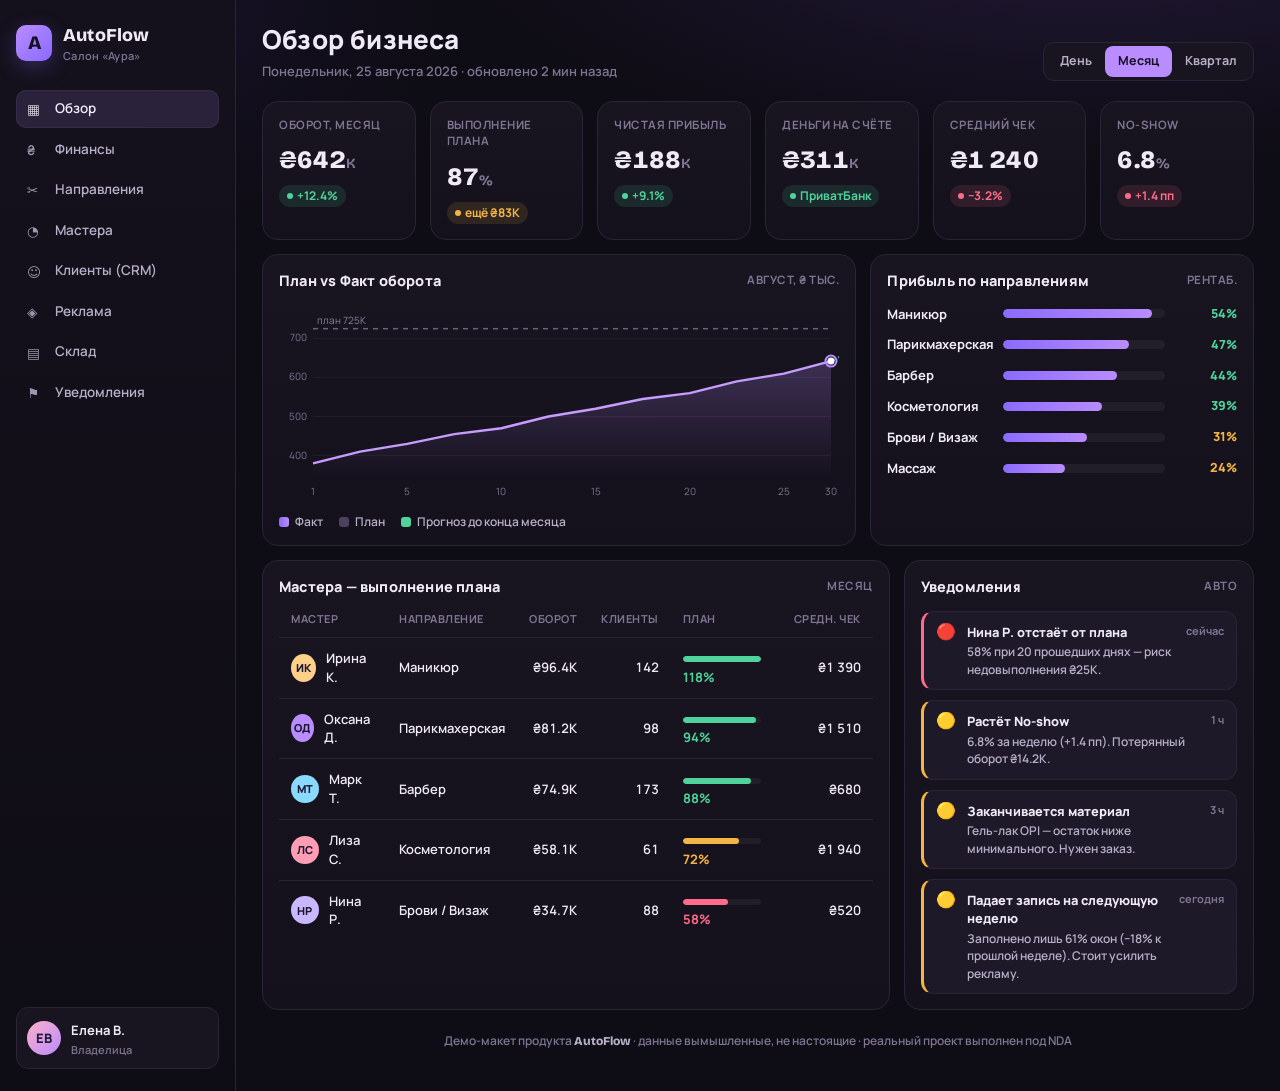
==== commit 8dfc2357: "Fix AutoFlow demo page encoding (UTF-8)" ====
--- a/public/demos/autoflow.html
+++ b/public/demos/autoflow.html
@@ -1,4 +1,4 @@
-﻿<!doctype html><html lang="ru"><head><meta charset="utf-8"><meta name="viewport" content="width=device-width,initial-scale=1"></head><body style="margin:0"><title>AutoFlow В· РЎР°Р»РѕРЅ РђСѓСЂР°</title>
+<!doctype html><html lang="ru"><head><meta charset="utf-8"><meta name="viewport" content="width=device-width,initial-scale=1"></head><body style="margin:0"><title>AutoFlow · Салон Аура</title>
 <link rel="preconnect" href="https://fonts.googleapis.com">
 <link rel="preconnect" href="https://fonts.gstatic.com" crossorigin>
 <link rel="stylesheet" href="https://fonts.googleapis.com/css2?family=Bricolage+Grotesque:opsz,wght@12..96,500;12..96,700;12..96,800&family=Manrope:wght@400;500;600;700;800&display=swap">
@@ -112,127 +112,127 @@
   <aside class="side">
     <div class="brand">
       <div class="logo">A</div>
-      <div><b>AutoFlow</b><span>РЎР°Р»РѕРЅ В«РђСѓСЂР°В»</span></div>
+      <div><b>AutoFlow</b><span>Салон «Аура»</span></div>
     </div>
     <nav class="nav">
-      <a class="active" href="#"><span class="ic">в–¦</span> РћР±Р·РѕСЂ</a>
-      <a href="#"><span class="ic">в‚ґ</span> Р¤РёРЅР°РЅСЃС‹</a>
-      <a href="#"><span class="ic">вњ‚</span> РќР°РїСЂР°РІР»РµРЅРёСЏ</a>
-      <a href="#"><span class="ic">в—”</span> РњР°СЃС‚РµСЂР°</a>
-      <a href="#"><span class="ic">вє</span> РљР»РёРµРЅС‚С‹ (CRM)</a>
-      <a href="#"><span class="ic">в—€</span> Р РµРєР»Р°РјР°</a>
-      <a href="#"><span class="ic">в–¤</span> РЎРєР»Р°Рґ</a>
-      <a href="#"><span class="ic">вљ‘</span> РЈРІРµРґРѕРјР»РµРЅРёСЏ</a>
+      <a class="active" href="#"><span class="ic">▦</span> Обзор</a>
+      <a href="#"><span class="ic">₴</span> Финансы</a>
+      <a href="#"><span class="ic">✂</span> Направления</a>
+      <a href="#"><span class="ic">◔</span> Мастера</a>
+      <a href="#"><span class="ic">☺</span> Клиенты (CRM)</a>
+      <a href="#"><span class="ic">◈</span> Реклама</a>
+      <a href="#"><span class="ic">▤</span> Склад</a>
+      <a href="#"><span class="ic">⚑</span> Уведомления</a>
     </nav>
     <div class="owner">
-      <div class="ava">Р•Р’</div>
-      <div><b>Р•Р»РµРЅР° Р’.</b><small>Р’Р»Р°РґРµР»РёС†Р°</small></div>
+      <div class="ava">ЕВ</div>
+      <div><b>Елена В.</b><small>Владелица</small></div>
     </div>
   </aside>
 
   <main class="main">
     <div class="top">
       <div>
-        <h1>РћР±Р·РѕСЂ Р±РёР·РЅРµСЃР°</h1>
-        <div class="sub">РџРѕРЅРµРґРµР»СЊРЅРёРє, 25 Р°РІРіСѓСЃС‚Р° 2026 В· РѕР±РЅРѕРІР»РµРЅРѕ 2 РјРёРЅ РЅР°Р·Р°Рґ</div>
+        <h1>Обзор бизнеса</h1>
+        <div class="sub">Понедельник, 25 августа 2026 · обновлено 2 мин назад</div>
       </div>
       <div class="seg">
-        <button>Р”РµРЅСЊ</button><button class="on">РњРµСЃСЏС†</button><button>РљРІР°СЂС‚Р°Р»</button>
+        <button>День</button><button class="on">Месяц</button><button>Квартал</button>
       </div>
     </div>
 
     <div class="grid kpis">
       <div class="card kpi">
-        <div class="lab">РћР±РѕСЂРѕС‚, РјРµСЃСЏС†</div>
-        <div class="val num">в‚ґ642<small>K</small></div>
+        <div class="lab">Оборот, месяц</div>
+        <div class="val num">₴642<small>K</small></div>
         <div class="delta up"><span class="dot"></span>+12.4%</div>
       </div>
       <div class="card kpi">
-        <div class="lab">Р’С‹РїРѕР»РЅРµРЅРёРµ РїР»Р°РЅР°</div>
+        <div class="lab">Выполнение плана</div>
         <div class="val num">87<small>%</small></div>
-        <div class="delta flat"><span class="dot"></span>РµС‰С‘ в‚ґ83K</div>
-      </div>
-      <div class="card kpi">
-        <div class="lab">Р§РёСЃС‚Р°СЏ РїСЂРёР±С‹Р»СЊ</div>
-        <div class="val num">в‚ґ188<small>K</small></div>
+        <div class="delta flat"><span class="dot"></span>ещё ₴83K</div>
+      </div>
+      <div class="card kpi">
+        <div class="lab">Чистая прибыль</div>
+        <div class="val num">₴188<small>K</small></div>
         <div class="delta up"><span class="dot"></span>+9.1%</div>
       </div>
       <div class="card kpi">
-        <div class="lab">Р”РµРЅСЊРіРё РЅР° СЃС‡С‘С‚Рµ</div>
-        <div class="val num">в‚ґ311<small>K</small></div>
-        <div class="delta up"><span class="dot"></span>РџСЂРёРІР°С‚Р‘Р°РЅРє</div>
-      </div>
-      <div class="card kpi">
-        <div class="lab">РЎСЂРµРґРЅРёР№ С‡РµРє</div>
-        <div class="val num">в‚ґ1 240</div>
-        <div class="delta down"><span class="dot"></span>в€’3.2%</div>
+        <div class="lab">Деньги на счёте</div>
+        <div class="val num">₴311<small>K</small></div>
+        <div class="delta up"><span class="dot"></span>ПриватБанк</div>
+      </div>
+      <div class="card kpi">
+        <div class="lab">Средний чек</div>
+        <div class="val num">₴1 240</div>
+        <div class="delta down"><span class="dot"></span>−3.2%</div>
       </div>
       <div class="card kpi">
         <div class="lab">No-show</div>
         <div class="val num">6.8<small>%</small></div>
-        <div class="delta down"><span class="dot"></span>+1.4 РїРї</div>
+        <div class="delta down"><span class="dot"></span>+1.4 пп</div>
       </div>
     </div>
 
     <div class="grid row2">
       <div class="card">
-        <div class="ph"><h3>РџР»Р°РЅ vs Р¤Р°РєС‚ РѕР±РѕСЂРѕС‚Р°</h3><span class="hint">Р°РІРіСѓСЃС‚, в‚ґ С‚С‹СЃ.</span></div>
+        <div class="ph"><h3>План vs Факт оборота</h3><span class="hint">август, ₴ тыс.</span></div>
         <div class="chartwrap"><canvas id="chart"></canvas></div>
         <div class="legend">
-          <span><i style="background:linear-gradient(90deg,#8a6bff,#b98cff)"></i>Р¤Р°РєС‚</span>
-          <span><i style="background:#4a4260"></i>РџР»Р°РЅ</span>
-          <span><i style="background:#4fd39a"></i>РџСЂРѕРіРЅРѕР· РґРѕ РєРѕРЅС†Р° РјРµСЃСЏС†Р°</span>
-        </div>
-      </div>
-      <div class="card">
-        <div class="ph"><h3>РџСЂРёР±С‹Р»СЊ РїРѕ РЅР°РїСЂР°РІР»РµРЅРёСЏРј</h3><span class="hint">СЂРµРЅС‚Р°Р±.</span></div>
+          <span><i style="background:linear-gradient(90deg,#8a6bff,#b98cff)"></i>Факт</span>
+          <span><i style="background:#4a4260"></i>План</span>
+          <span><i style="background:#4fd39a"></i>Прогноз до конца месяца</span>
+        </div>
+      </div>
+      <div class="card">
+        <div class="ph"><h3>Прибыль по направлениям</h3><span class="hint">рентаб.</span></div>
         <div class="lines">
-          <div class="line"><div class="nm">РњР°РЅРёРєСЋСЂ</div><div class="bar"><span style="width:92%"></span></div><div class="pf">54%</div></div>
-          <div class="line"><div class="nm">РџР°СЂРёРєРјР°С…РµСЂСЃРєР°СЏ</div><div class="bar"><span style="width:78%"></span></div><div class="pf">47%</div></div>
-          <div class="line"><div class="nm">Р‘Р°СЂР±РµСЂ</div><div class="bar"><span style="width:70%"></span></div><div class="pf">44%</div></div>
-          <div class="line"><div class="nm">РљРѕСЃРјРµС‚РѕР»РѕРіРёСЏ</div><div class="bar"><span style="width:61%"></span></div><div class="pf">39%</div></div>
-          <div class="line"><div class="nm">Р‘СЂРѕРІРё / Р’РёР·Р°Р¶</div><div class="bar"><span style="width:52%"></span></div><div class="pf mid">31%</div></div>
-          <div class="line"><div class="nm">РњР°СЃСЃР°Р¶</div><div class="bar"><span style="width:38%"></span></div><div class="pf mid">24%</div></div>
+          <div class="line"><div class="nm">Маникюр</div><div class="bar"><span style="width:92%"></span></div><div class="pf">54%</div></div>
+          <div class="line"><div class="nm">Парикмахерская</div><div class="bar"><span style="width:78%"></span></div><div class="pf">47%</div></div>
+          <div class="line"><div class="nm">Барбер</div><div class="bar"><span style="width:70%"></span></div><div class="pf">44%</div></div>
+          <div class="line"><div class="nm">Косметология</div><div class="bar"><span style="width:61%"></span></div><div class="pf">39%</div></div>
+          <div class="line"><div class="nm">Брови / Визаж</div><div class="bar"><span style="width:52%"></span></div><div class="pf mid">31%</div></div>
+          <div class="line"><div class="nm">Массаж</div><div class="bar"><span style="width:38%"></span></div><div class="pf mid">24%</div></div>
         </div>
       </div>
     </div>
 
     <div class="grid row2">
       <div class="card">
-        <div class="ph"><h3>РњР°СЃС‚РµСЂР° вЂ” РІС‹РїРѕР»РЅРµРЅРёРµ РїР»Р°РЅР°</h3><span class="hint">РјРµСЃСЏС†</span></div>
+        <div class="ph"><h3>Мастера — выполнение плана</h3><span class="hint">месяц</span></div>
         <div class="tablewrap">
           <table>
-            <thead><tr><th>РњР°СЃС‚РµСЂ</th><th>РќР°РїСЂР°РІР»РµРЅРёРµ</th><th class="r">РћР±РѕСЂРѕС‚</th><th class="r">РљР»РёРµРЅС‚С‹</th><th>РџР»Р°РЅ</th><th class="r">РЎСЂРµРґРЅ. С‡РµРє</th></tr></thead>
+            <thead><tr><th>Мастер</th><th>Направление</th><th class="r">Оборот</th><th class="r">Клиенты</th><th>План</th><th class="r">Средн. чек</th></tr></thead>
             <tbody>
               <tr>
-                <td><div class="who"><span class="a" style="background:#ffd08a">РРљ</span>РСЂРёРЅР° Рљ.</div></td>
-                <td>РњР°РЅРёРєСЋСЂ</td><td class="r num">в‚ґ96.4K</td><td class="r num">142</td>
+                <td><div class="who"><span class="a" style="background:#ffd08a">ИК</span>Ирина К.</div></td>
+                <td>Маникюр</td><td class="r num">₴96.4K</td><td class="r num">142</td>
                 <td><span class="pbar"><span style="width:100%;background:var(--good)"></span></span><b style="color:var(--good)">118%</b></td>
-                <td class="r num">в‚ґ1 390</td>
-              </tr>
-              <tr>
-                <td><div class="who"><span class="a" style="background:#b98cff">РћР”</span>РћРєСЃР°РЅР° Р”.</div></td>
-                <td>РџР°СЂРёРєРјР°С…РµСЂСЃРєР°СЏ</td><td class="r num">в‚ґ81.2K</td><td class="r num">98</td>
+                <td class="r num">₴1 390</td>
+              </tr>
+              <tr>
+                <td><div class="who"><span class="a" style="background:#b98cff">ОД</span>Оксана Д.</div></td>
+                <td>Парикмахерская</td><td class="r num">₴81.2K</td><td class="r num">98</td>
                 <td><span class="pbar"><span style="width:94%;background:var(--good)"></span></span><b style="color:var(--good)">94%</b></td>
-                <td class="r num">в‚ґ1 510</td>
-              </tr>
-              <tr>
-                <td><div class="who"><span class="a" style="background:#8ad9ff">РњРў</span>РњР°СЂРє Рў.</div></td>
-                <td>Р‘Р°СЂР±РµСЂ</td><td class="r num">в‚ґ74.9K</td><td class="r num">173</td>
+                <td class="r num">₴1 510</td>
+              </tr>
+              <tr>
+                <td><div class="who"><span class="a" style="background:#8ad9ff">МТ</span>Марк Т.</div></td>
+                <td>Барбер</td><td class="r num">₴74.9K</td><td class="r num">173</td>
                 <td><span class="pbar"><span style="width:88%;background:var(--good)"></span></span><b style="color:var(--good)">88%</b></td>
-                <td class="r num">в‚ґ680</td>
-              </tr>
-              <tr>
-                <td><div class="who"><span class="a" style="background:#ff9db5">Р›РЎ</span>Р›РёР·Р° РЎ.</div></td>
-                <td>РљРѕСЃРјРµС‚РѕР»РѕРіРёСЏ</td><td class="r num">в‚ґ58.1K</td><td class="r num">61</td>
+                <td class="r num">₴680</td>
+              </tr>
+              <tr>
+                <td><div class="who"><span class="a" style="background:#ff9db5">ЛС</span>Лиза С.</div></td>
+                <td>Косметология</td><td class="r num">₴58.1K</td><td class="r num">61</td>
                 <td><span class="pbar"><span style="width:72%;background:var(--warn)"></span></span><b style="color:var(--warn)">72%</b></td>
-                <td class="r num">в‚ґ1 940</td>
-              </tr>
-              <tr>
-                <td><div class="who"><span class="a" style="background:#c9b8ff">РќР </span>РќРёРЅР° Р .</div></td>
-                <td>Р‘СЂРѕРІРё / Р’РёР·Р°Р¶</td><td class="r num">в‚ґ34.7K</td><td class="r num">88</td>
+                <td class="r num">₴1 940</td>
+              </tr>
+              <tr>
+                <td><div class="who"><span class="a" style="background:#c9b8ff">НР</span>Нина Р.</div></td>
+                <td>Брови / Визаж</td><td class="r num">₴34.7K</td><td class="r num">88</td>
                 <td><span class="pbar"><span style="width:58%;background:var(--bad)"></span></span><b style="color:var(--bad)">58%</b></td>
-                <td class="r num">в‚ґ520</td>
+                <td class="r num">₴520</td>
               </tr>
             </tbody>
           </table>
@@ -240,17 +240,17 @@
       </div>
 
       <div class="card">
-        <div class="ph"><h3>РЈРІРµРґРѕРјР»РµРЅРёСЏ</h3><span class="hint">Р°РІС‚Рѕ</span></div>
+        <div class="ph"><h3>Уведомления</h3><span class="hint">авто</span></div>
         <div class="alerts">
-          <div class="al c"><span class="stripe">рџ”ґ</span><div style="flex:1"><b>РќРёРЅР° Р . РѕС‚СЃС‚Р°С‘С‚ РѕС‚ РїР»Р°РЅР°</b><p>58% РїСЂРё 20 РїСЂРѕС€РµРґС€РёС… РґРЅСЏС… вЂ” СЂРёСЃРє РЅРµРґРѕРІС‹РїРѕР»РЅРµРЅРёСЏ в‚ґ25K.</p></div><time>СЃРµР№С‡Р°СЃ</time></div>
-          <div class="al w"><span class="stripe">рџџЎ</span><div style="flex:1"><b>Р Р°СЃС‚С‘С‚ No-show</b><p>6.8% Р·Р° РЅРµРґРµР»СЋ (+1.4 РїРї). РџРѕС‚РµСЂСЏРЅРЅС‹Р№ РѕР±РѕСЂРѕС‚ в‚ґ14.2K.</p></div><time>1 С‡</time></div>
-          <div class="al w"><span class="stripe">рџџЎ</span><div style="flex:1"><b>Р—Р°РєР°РЅС‡РёРІР°РµС‚СЃСЏ РјР°С‚РµСЂРёР°Р»</b><p>Р“РµР»СЊ-Р»Р°Рє OPI вЂ” РѕСЃС‚Р°С‚РѕРє РЅРёР¶Рµ РјРёРЅРёРјР°Р»СЊРЅРѕРіРѕ. РќСѓР¶РµРЅ Р·Р°РєР°Р·.</p></div><time>3 С‡</time></div>
-          <div class="al w"><span class="stripe">рџџЎ</span><div style="flex:1"><b>РџР°РґР°РµС‚ Р·Р°РїРёСЃСЊ РЅР° СЃР»РµРґСѓСЋС‰СѓСЋ РЅРµРґРµР»СЋ</b><p>Р—Р°РїРѕР»РЅРµРЅРѕ Р»РёС€СЊ 61% РѕРєРѕРЅ (в€’18% Рє РїСЂРѕС€Р»РѕР№ РЅРµРґРµР»Рµ). РЎС‚РѕРёС‚ СѓСЃРёР»РёС‚СЊ СЂРµРєР»Р°РјСѓ.</p></div><time>СЃРµРіРѕРґРЅСЏ</time></div>
-        </div>
-      </div>
-    </div>
-
-    <div class="foot">Р”РµРјРѕ-РјР°РєРµС‚ РїСЂРѕРґСѓРєС‚Р° <b>AutoFlow</b> В· РґР°РЅРЅС‹Рµ РІС‹РјС‹С€Р»РµРЅРЅС‹Рµ, РЅРµ РЅР°СЃС‚РѕСЏС‰РёРµ В· СЂРµР°Р»СЊРЅС‹Р№ РїСЂРѕРµРєС‚ РІС‹РїРѕР»РЅРµРЅ РїРѕРґ NDA</div>
+          <div class="al c"><span class="stripe">🔴</span><div style="flex:1"><b>Нина Р. отстаёт от плана</b><p>58% при 20 прошедших днях — риск недовыполнения ₴25K.</p></div><time>сейчас</time></div>
+          <div class="al w"><span class="stripe">🟡</span><div style="flex:1"><b>Растёт No-show</b><p>6.8% за неделю (+1.4 пп). Потерянный оборот ₴14.2K.</p></div><time>1 ч</time></div>
+          <div class="al w"><span class="stripe">🟡</span><div style="flex:1"><b>Заканчивается материал</b><p>Гель-лак OPI — остаток ниже минимального. Нужен заказ.</p></div><time>3 ч</time></div>
+          <div class="al w"><span class="stripe">🟡</span><div style="flex:1"><b>Падает запись на следующую неделю</b><p>Заполнено лишь 61% окон (−18% к прошлой неделе). Стоит усилить рекламу.</p></div><time>сегодня</time></div>
+        </div>
+      </div>
+    </div>
+
+    <div class="foot">Демо-макет продукта <b>AutoFlow</b> · данные вымышленные, не настоящие · реальный проект выполнен под NDA</div>
   </main>
 </div>
 
@@ -269,7 +269,7 @@
     ctx.font='10px Manrope, sans-serif'; ctx.fillStyle='#7d7591'; ctx.textAlign='right';
     [400,500,600,700].forEach(function(v){ var y=Y(v); ctx.strokeStyle='#ffffff0d'; ctx.beginPath();ctx.moveTo(pad.l,y);ctx.lineTo(w-pad.r,y);ctx.stroke(); ctx.fillText(v,pad.l-6,y+3); });
     var yp=Y(plan); ctx.setLineDash([5,5]); ctx.strokeStyle='#6a6088'; ctx.lineWidth=1.5; ctx.beginPath();ctx.moveTo(pad.l,yp);ctx.lineTo(w-pad.r,yp);ctx.stroke(); ctx.setLineDash([]);
-    ctx.textAlign='left'; ctx.fillStyle='#8b829e'; ctx.fillText('РїР»Р°РЅ 725K',pad.l+4,yp-5);
+    ctx.textAlign='left'; ctx.fillStyle='#8b829e'; ctx.fillText('план 725K',pad.l+4,yp-5);
     var solidEnd=11;
     var grad=ctx.createLinearGradient(0,pad.t,0,pad.t+gh); grad.addColorStop(0,'#b98cff55'); grad.addColorStop(1,'#b98cff00');
     ctx.beginPath(); ctx.moveTo(X(0),Y(base[0]));
@@ -287,4 +287,4 @@
   draw(); window.addEventListener('resize',draw);
 })();
 </script>
-</body></html>
+</body></html>
